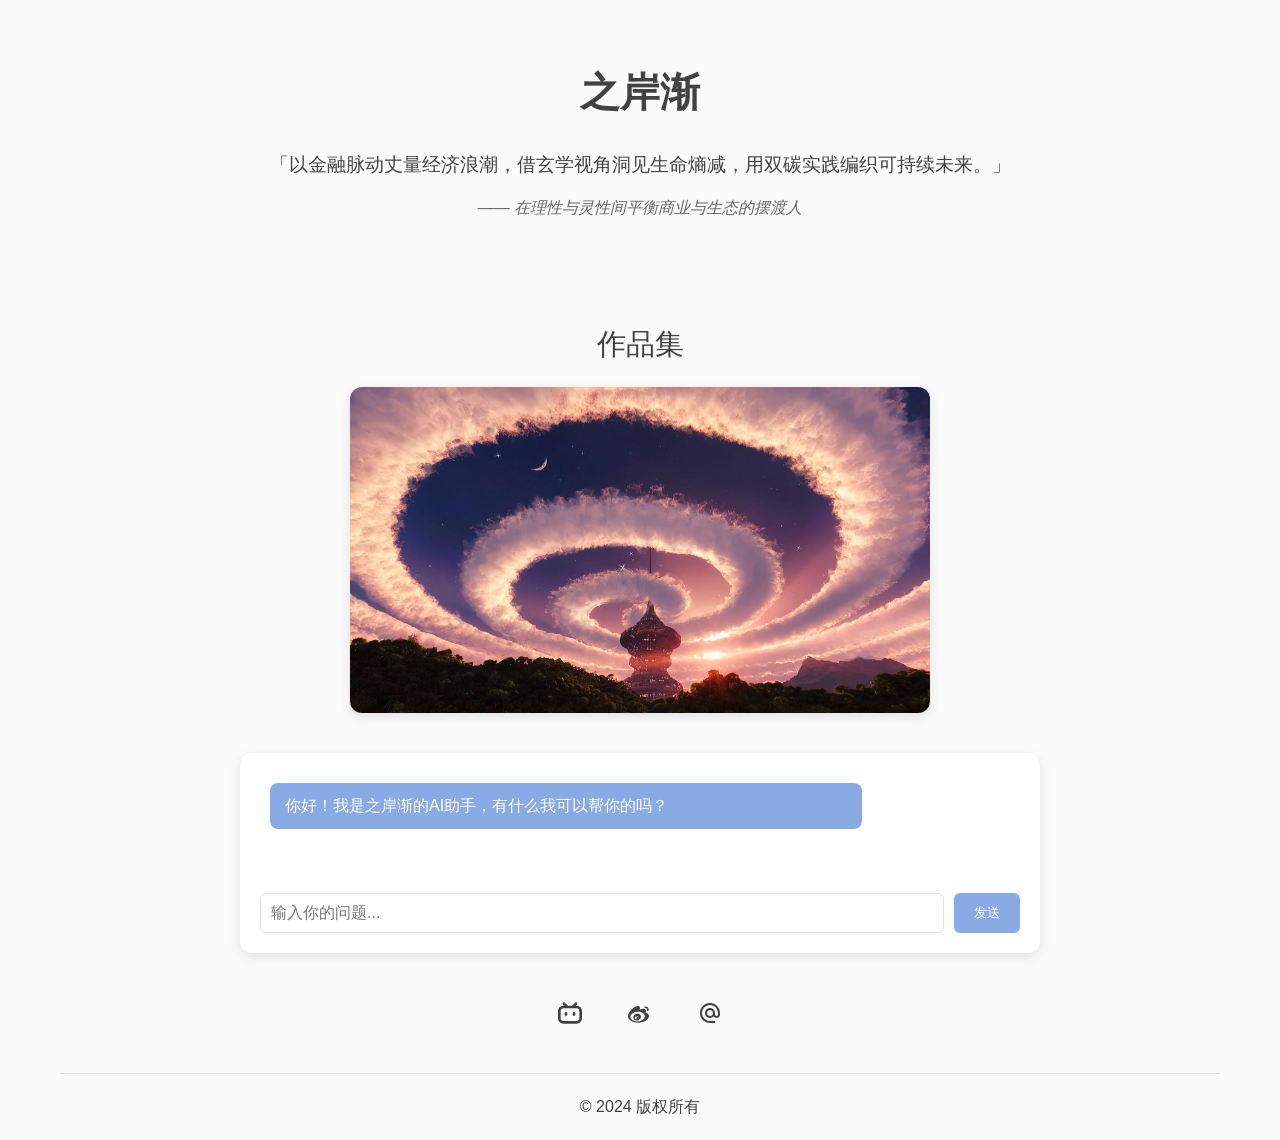
==== index.html @ b70ca55f "Add files via upload" ====
<!DOCTYPE html>
<html lang="zh">
<head>
    <meta charset="UTF-8">
    <meta name="viewport" content="width=device-width, initial-scale=1.0">
    <title>个人网站</title>
    <link rel="stylesheet" href="styles.css">
</head>
<body>
    <div class="container">
        <!-- 顶部区域 -->
        <header class="header">
            <h1 class="logo">之岸渐</h1>
            <div class="intro">
                <p class="intro-quote">「以金融脉动丈量经济浪潮，借玄学视角洞见生命熵减，用双碳实践编织可持续未来。」</p>
                <p class="intro-author">—— 在理性与灵性间平衡商业与生态的摆渡人</p>
            </div>
        </header>

        <!-- 相册区域 -->
        <section class="gallery">
            <h2 class="gallery-title">作品集</h2>
            <div class="gallery-container">
                <div class="gallery-item">
                    <img src="imgs/4K黄昏.png" alt="相册图片" onerror="console.error('图片加载失败:', this.src)">
                </div>
            </div>
        </section>

        <!-- AI助手对话区 -->
        <section class="ai-chat">
            <div class="chat-container">
                <div class="chat-messages">
                    <div class="message assistant">
                        <p>你好！我是之岸渐的AI助手，有什么我可以帮你的吗？</p>
                    </div>
                </div>
                <div class="chat-input">
                    <input type="text" placeholder="输入你的问题..." id="userInput">
                    <button class="send-btn">发送</button>
                </div>
            </div>
        </section>

        <!-- 社交媒体链接 -->
        <section class="social-links">
            <a href="https://space.bilibili.com/1544130/favlist?fid=54793330&ftype=create" class="social-link bilibili" target="_blank">
                <svg viewBox="0 0 24 24" class="icon">
                    <path d="M17.813 4.653h.854c1.51.054 2.769.578 3.773 1.574 1.004.995 1.524 2.249 1.56 3.76v7.36c-.036 1.51-.556 2.769-1.56 3.773s-2.262 1.524-3.773 1.56H5.333c-1.51-.036-2.769-.556-3.773-1.56S.036 18.858 0 17.347v-7.36c.036-1.511.556-2.765 1.56-3.76 1.004-.996 2.262-1.52 3.773-1.574h.774l-1.174-1.12a1.234 1.234 0 0 1-.373-.906c0-.356.124-.658.373-.907l.027-.027c.267-.249.573-.373.92-.373.347 0 .653.124.92.373L9.653 4.44c.071.071.134.142.187.213h4.267a.836.836 0 0 1 .16-.213l2.853-2.747c.267-.249.573-.373.92-.373.347 0 .662.151.929.4.267.249.391.551.391.907 0 .355-.124.657-.373.906L17.813 4.653zM5.333 7.24c-.746.018-1.373.276-1.88.773-.506.498-.769 1.13-.786 1.894v7.52c.017.764.28 1.395.786 1.893.507.498 1.134.756 1.88.773h13.334c.746-.017 1.373-.275 1.88-.773.506-.498.769-1.129.786-1.893v-7.52c-.017-.765-.28-1.396-.786-1.894-.507-.497-1.134-.755-1.88-.773H5.333zM8 11.107c.373 0 .684.124.933.373.25.249.383.569.4.96v1.173c-.017.391-.15.711-.4.96-.249.25-.56.374-.933.374s-.684-.125-.933-.374c-.25-.249-.383-.569-.4-.96V12.44c0-.373.129-.689.386-.947.258-.257.574-.386.947-.386zm8 0c.373 0 .684.124.933.373.25.249.383.569.4.96v1.173c-.017.391-.15.711-.4.96-.249.25-.56.374-.933.374s-.684-.125-.933-.374c-.25-.249-.383-.569-.4-.96V12.44c.017-.391.15-.711.4-.96.249-.249.56-.373.933-.373Z"/>
                </svg>
            </a>
            <a href="https://weibo.com/newlogin?tabtype=weibo&gid=102803&openLoginLayer=0&url=https%3A%2F%2Fweibo.com%2F" class="social-link weibo" target="_blank">
                <svg viewBox="0 0 24 24" class="icon">
                    <path d="M10.098 20.323c-3.977.391-7.414-1.406-7.672-4.02-.259-2.609 2.759-5.047 6.74-5.441 3.979-.394 7.413 1.404 7.671 4.018.259 2.6-2.759 5.049-6.737 5.439l-.002.004zM9.05 17.219c-.384.616-1.208.884-1.829.602-.612-.279-.793-.991-.406-1.593.379-.595 1.176-.861 1.793-.601.622.263.82.972.442 1.592zm1.27-1.627c-.141.237-.449.353-.689.253-.236-.096-.313-.361-.177-.586.138-.227.436-.346.672-.24.239.09.315.36.18.601l.014-.028zm.176-2.719c-1.893-.493-4.033.45-4.857 2.118-.836 1.704-.026 3.591 1.886 4.21 1.983.64 4.318-.341 5.132-2.179.8-1.793-.201-3.642-2.161-4.149zm7.563-1.224c-.346-.105-.57-.18-.405-.615.375-.977.42-1.804 0-2.404-.781-1.112-2.915-1.053-5.364-.03 0 0-.766.331-.571-.271.376-1.217.315-2.224-.27-2.809-1.338-1.337-4.869.045-7.888 3.08C1.309 10.87 0 13.273 0 15.348c0 3.981 5.099 6.395 10.086 6.395 6.536 0 10.888-3.801 10.888-6.82 0-1.822-1.547-2.854-2.915-3.284v.01zm1.908-5.092c-.766-.856-1.908-1.187-2.96-.962-.436.09-.706.511-.616.932.09.42.511.691.932.602.511-.105 1.067.044 1.442.465.376.421.466.992.316 1.498-.136.406.089.857.495.992.405.119.857-.105.992-.512v.015c.315-.947.165-2.022-.601-2.877v-.153z"/>
                </svg>
            </a>
            <a href="#" class="social-link email" title="380022215@qq.com">
                <svg viewBox="0 0 24 24" class="icon">
                    <path d="M12 2C6.48 2 2 6.48 2 12s4.48 10 10 10h5v-2h-5c-4.34 0-8-3.66-8-8s3.66-8 8-8 8 3.66 8 8v1.43c0 .79-.71 1.57-1.5 1.57s-1.5-.78-1.5-1.57V12c0-2.76-2.24-5-5-5s-5 2.24-5 5 2.24 5 5 5c1.38 0 2.64-.56 3.54-1.47.65.89 1.77 1.47 2.96 1.47 1.97 0 3.5-1.6 3.5-3.57V12c0-5.52-4.48-10-10-10zm0 13c-1.66 0-3-1.34-3-3s1.34-3 3-3 3 1.34 3 3-1.34 3-3 3z"/>
                </svg>
                <span class="email-tooltip">380022215@qq.com</span>
            </a>
        </section>

        <!-- 底栏 -->
        <footer class="footer">
            <div class="copyright">© 2024 版权所有</div>
        </footer>
    </div>
    <script src="script.js"></script>
</body>
</html>
---- styles.css ----
:root {
    --color-primary: #FAFAFA;
    --color-secondary: #E0E0E0;
    --color-accent: #8AAAE5;
    --color-text: #424242;
}

* {
    margin: 0;
    padding: 0;
    box-sizing: border-box;
}

body {
    font-family: -apple-system, BlinkMacSystemFont, 'Segoe UI', Roboto, sans-serif;
    background: var(--color-primary);
    color: var(--color-text);
    line-height: 1.6;
}

.container {
    max-width: 1200px;
    margin: 0 auto;
    padding: 0 20px;
}

/* 顶部区域 */
.header {
    padding: 60px 0;
    text-align: center;
}

.logo {
    font-size: 2.5rem;
    color: var(--color-text);
    margin-bottom: 1.5rem;
}

.intro {
    max-width: 800px;
    margin: 0 auto;
    padding: 0 20px;
}

.intro-quote {
    font-size: 1.2rem;
    line-height: 1.8;
    color: var(--color-text);
    margin-bottom: 0.8rem;
    font-weight: 300;
}

.intro-author {
    font-size: 1rem;
    color: var(--color-text);
    opacity: 0.8;
    font-style: italic;
}

/* 相册区域 */
.gallery {
    margin: 40px auto;
    max-width: 600px;
    width: 50%;
}

.gallery-title {
    text-align: center;
    margin-bottom: 20px;
    font-size: 1.8rem;
    color: var(--color-text);
    font-weight: 500;
}

.gallery-container {
    aspect-ratio: 16 / 9;  /* 设置固定的宽高比 */
    border-radius: 12px;
    overflow: hidden;
    box-shadow: 0 4px 12px rgba(0,0,0,0.1);
}

.gallery-item {
    width: 100%;
    height: 100%;
}

.gallery-item img {
    width: 100%;
    height: 100%;
    object-fit: cover;
    display: block;
    transition: transform 0.3s ease, opacity 0.5s ease-in-out;
}

.gallery-item:hover img {
    transform: scale(1.02);  /* 鼠标悬停时轻微放大效果 */
}

/* 社交链接 */
.social-links {
    display: flex;
    justify-content: center;
    gap: 30px;
    margin: 40px 0;
}

.social-link {
    width: 40px;
    height: 40px;
    display: flex;
    align-items: center;
    justify-content: center;
    border-radius: 50%;
    transition: transform 0.3s ease;
}

.social-link:hover {
    transform: scale(1.1);
}

.icon {
    width: 24px;
    height: 24px;
    fill: var(--color-text);
}

.bilibili:hover .icon {
    fill: #00A1D6;  /* 哔哩哔哩的品牌色 */
}

.weibo:hover .icon {
    fill: #E6162D;  /* 微博的品牌色 */
}

/* 底栏 */
.footer {
    text-align: center;
    padding: 20px 0;
    margin-top: 40px;
    border-top: 1px solid var(--color-secondary);
}

/* 响应式设计 */
@media (max-width: 768px) {
    .social-links {
        flex-wrap: wrap;
    }
    
    .logo {
        font-size: 2rem;
    }

    .gallery {
        width: 90%;
    }

    .intro-quote {
        font-size: 1rem;
        line-height: 1.6;
    }
    
    .intro-author {
        font-size: 0.9rem;
    }
}

/* AI助手对话区 */
.ai-chat {
    max-width: 800px;
    margin: 40px auto;
    background: white;
    border-radius: 12px;
    box-shadow: 0 4px 12px rgba(0,0,0,0.1);
    padding: 20px;
}

.chat-container {
    display: flex;
    flex-direction: column;
    gap: 20px;
}

.chat-messages {
    min-height: 100px;
    max-height: 300px;
    overflow-y: auto;
    padding: 10px;
}

.message {
    margin-bottom: 15px;
    padding: 10px 15px;
    border-radius: 8px;
    max-width: 80%;
}

.message.assistant {
    background: var(--color-accent);
    color: white;
    margin-right: auto;
}

.message.user {
    background: var(--color-secondary);
    margin-left: auto;
}

.chat-input {
    display: flex;
    gap: 10px;
}

.chat-input input {
    flex: 1;
    padding: 10px;
    border: 1px solid var(--color-secondary);
    border-radius: 6px;
    font-size: 1rem;
}

.send-btn {
    padding: 10px 20px;
    background: var(--color-accent);
    color: white;
    border: none;
    border-radius: 6px;
    cursor: pointer;
    transition: background 0.3s ease;
}

.send-btn:hover {
    background: #7090d0;
}

/* 邮箱图标相关样式 */
.email {
    position: relative;
}

.email-tooltip {
    position: absolute;
    bottom: -40px;
    left: 50%;
    transform: translateX(-50%);
    background: var(--color-text);
    color: white;
    padding: 8px 12px;
    border-radius: 6px;
    font-size: 14px;
    opacity: 0;
    visibility: hidden;
    transition: opacity 0.3s ease, visibility 0.3s ease;
    white-space: nowrap;
    pointer-events: none;
}

.email-tooltip::before {
    content: '';
    position: absolute;
    top: -6px;
    left: 50%;
    transform: translateX(-50%);
    border-width: 0 6px 6px 6px;
    border-style: solid;
    border-color: transparent transparent var(--color-text) transparent;
}

.email:hover .email-tooltip {
    opacity: 1;
    visibility: visible;
}

.email:hover .icon {
    fill: #4A7CF6;  /* QQ邮箱的品牌色 */
}

/* 点击复制效果 */
.email.copied .email-tooltip::after {
    content: '已复制!';
    position: absolute;
    top: 0;
    left: 0;
    width: 100%;
    height: 100%;
    display: flex;
    align-items: center;
    justify-content: center;
    background: var(--color-accent);
    border-radius: 6px;
    animation: fadeOut 5s forwards;
}
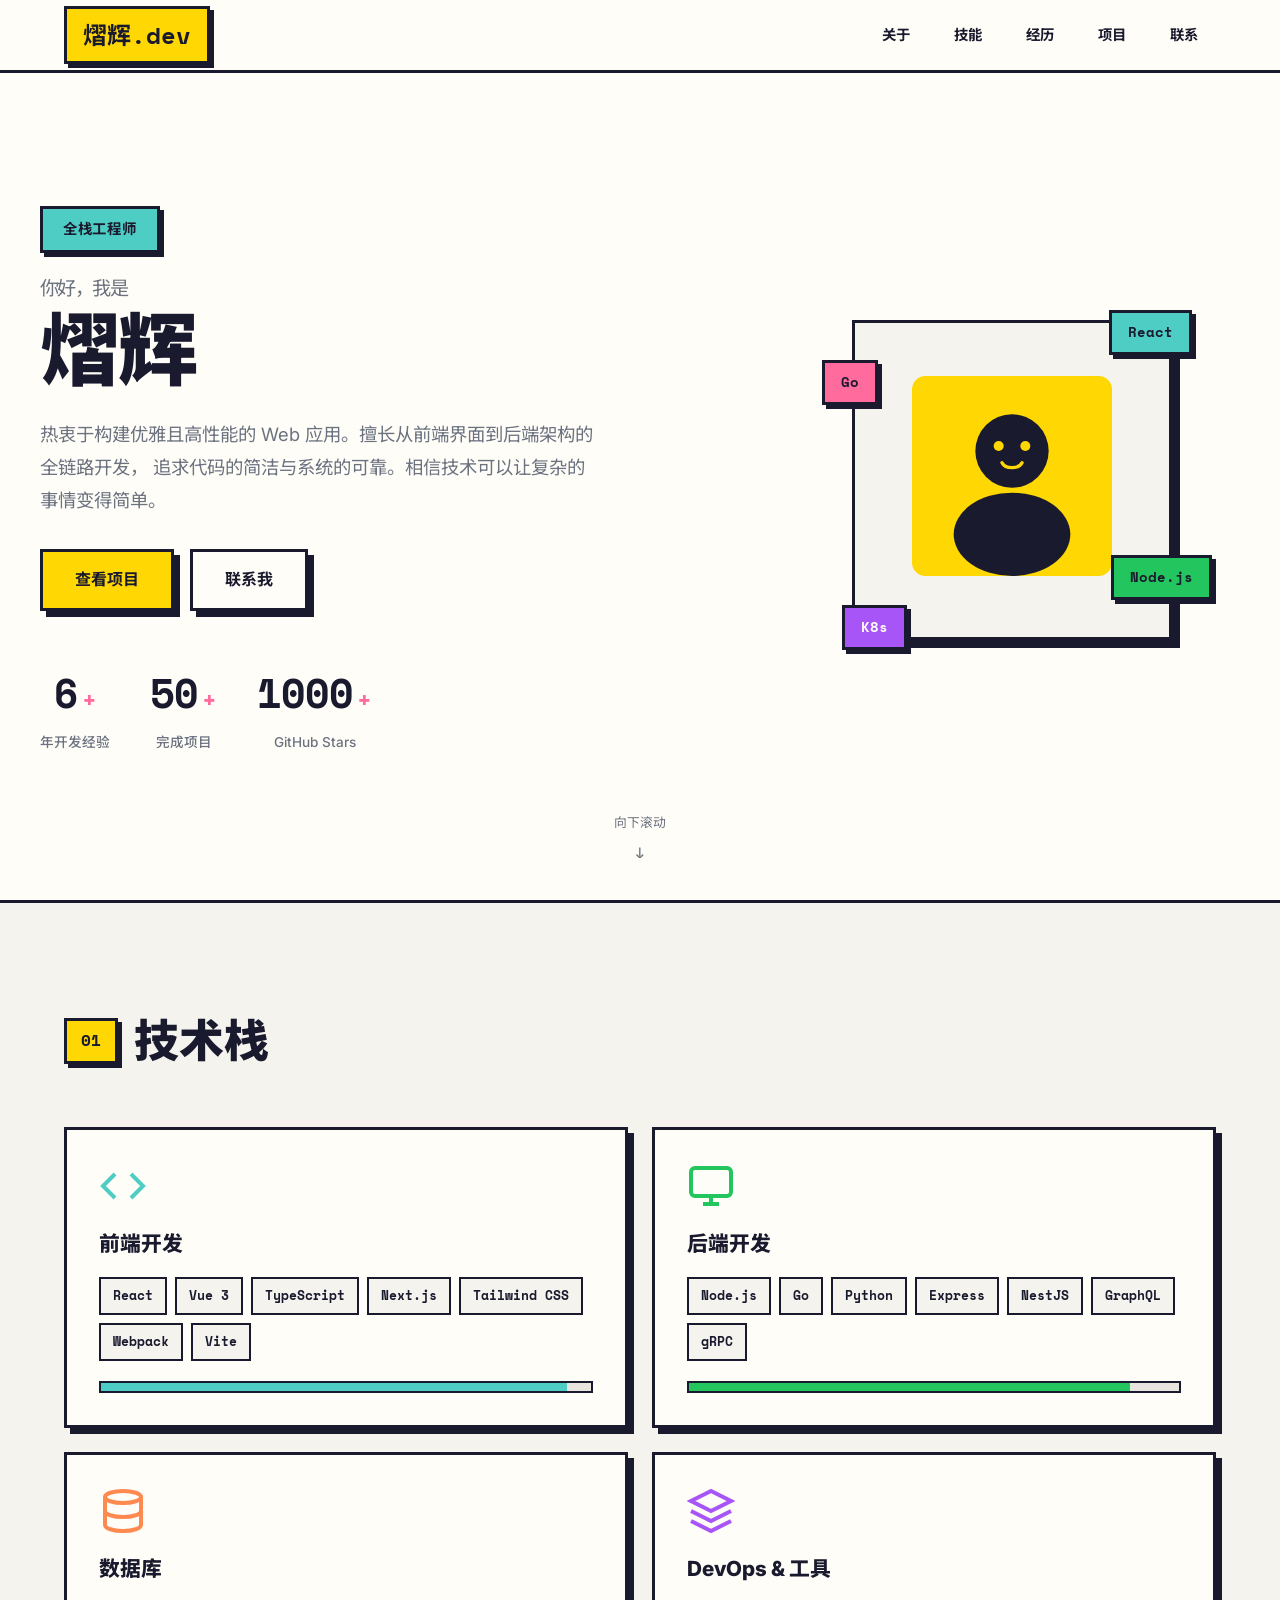
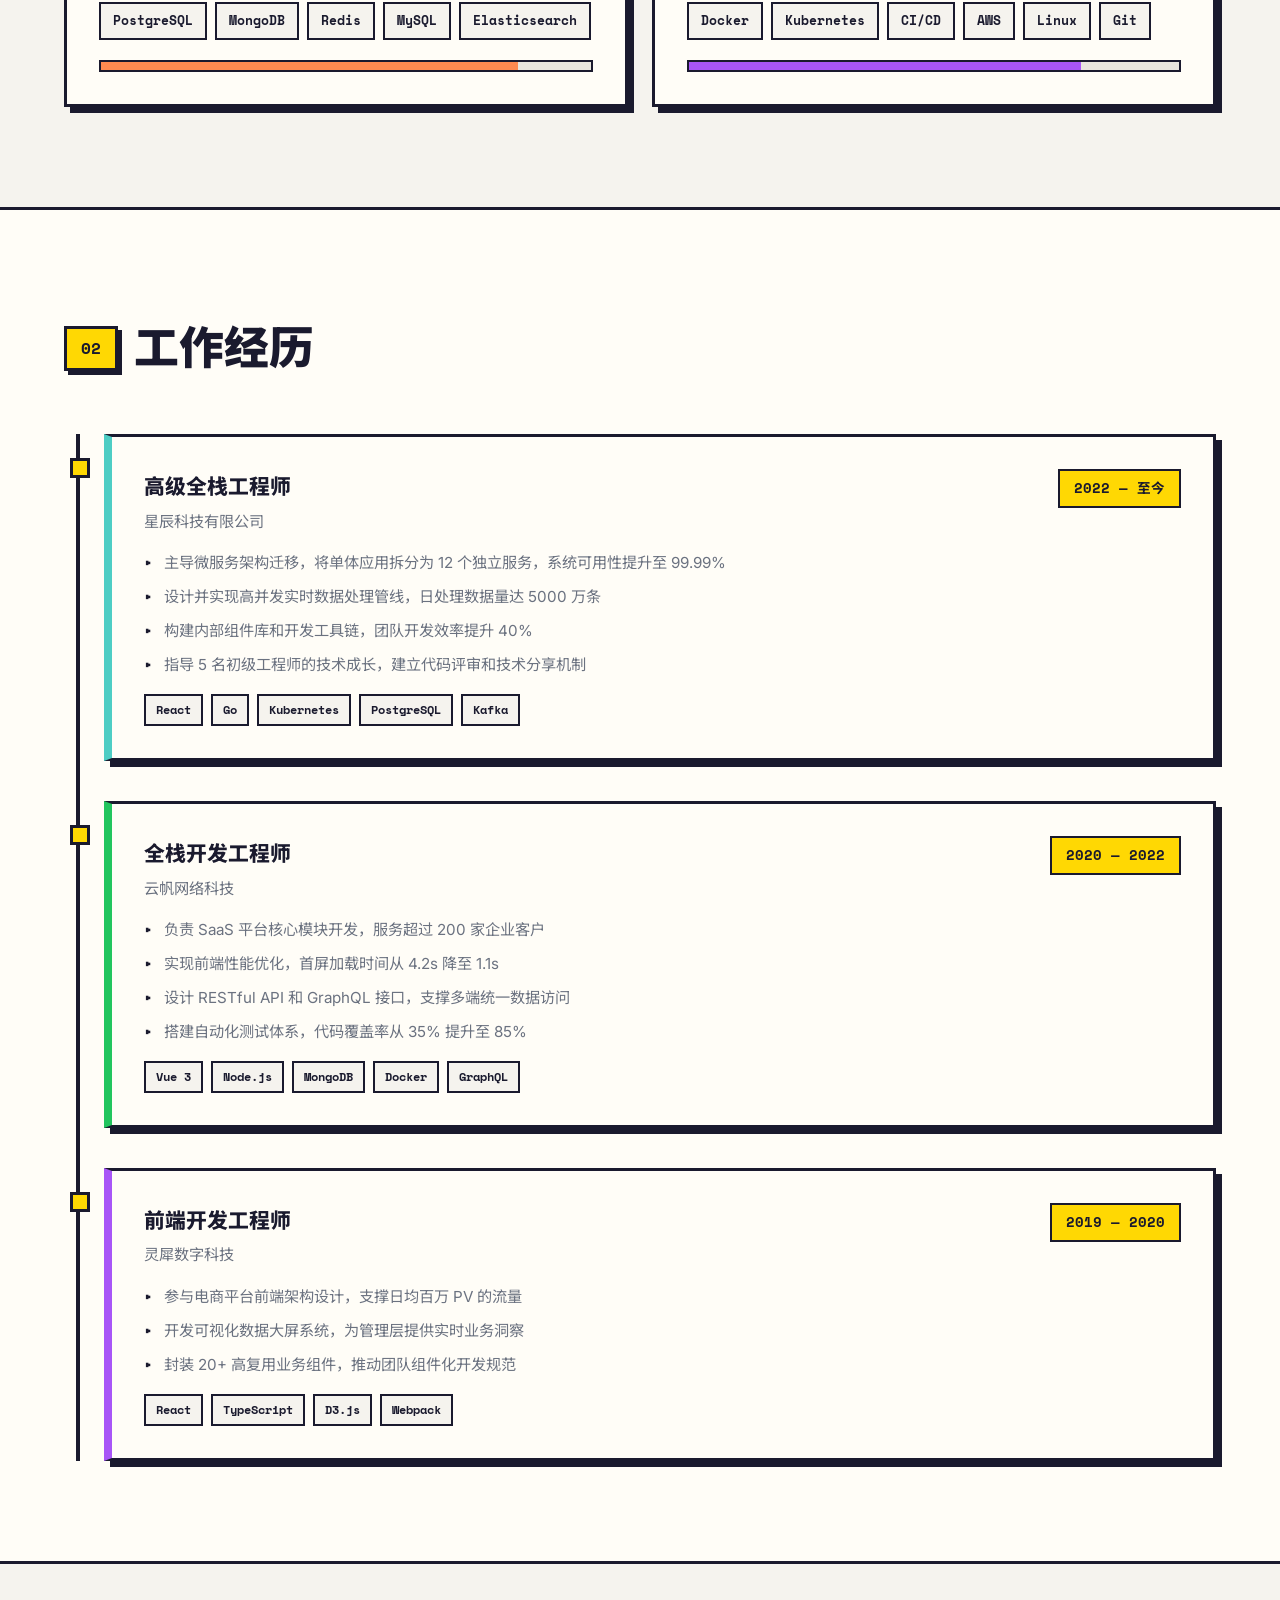
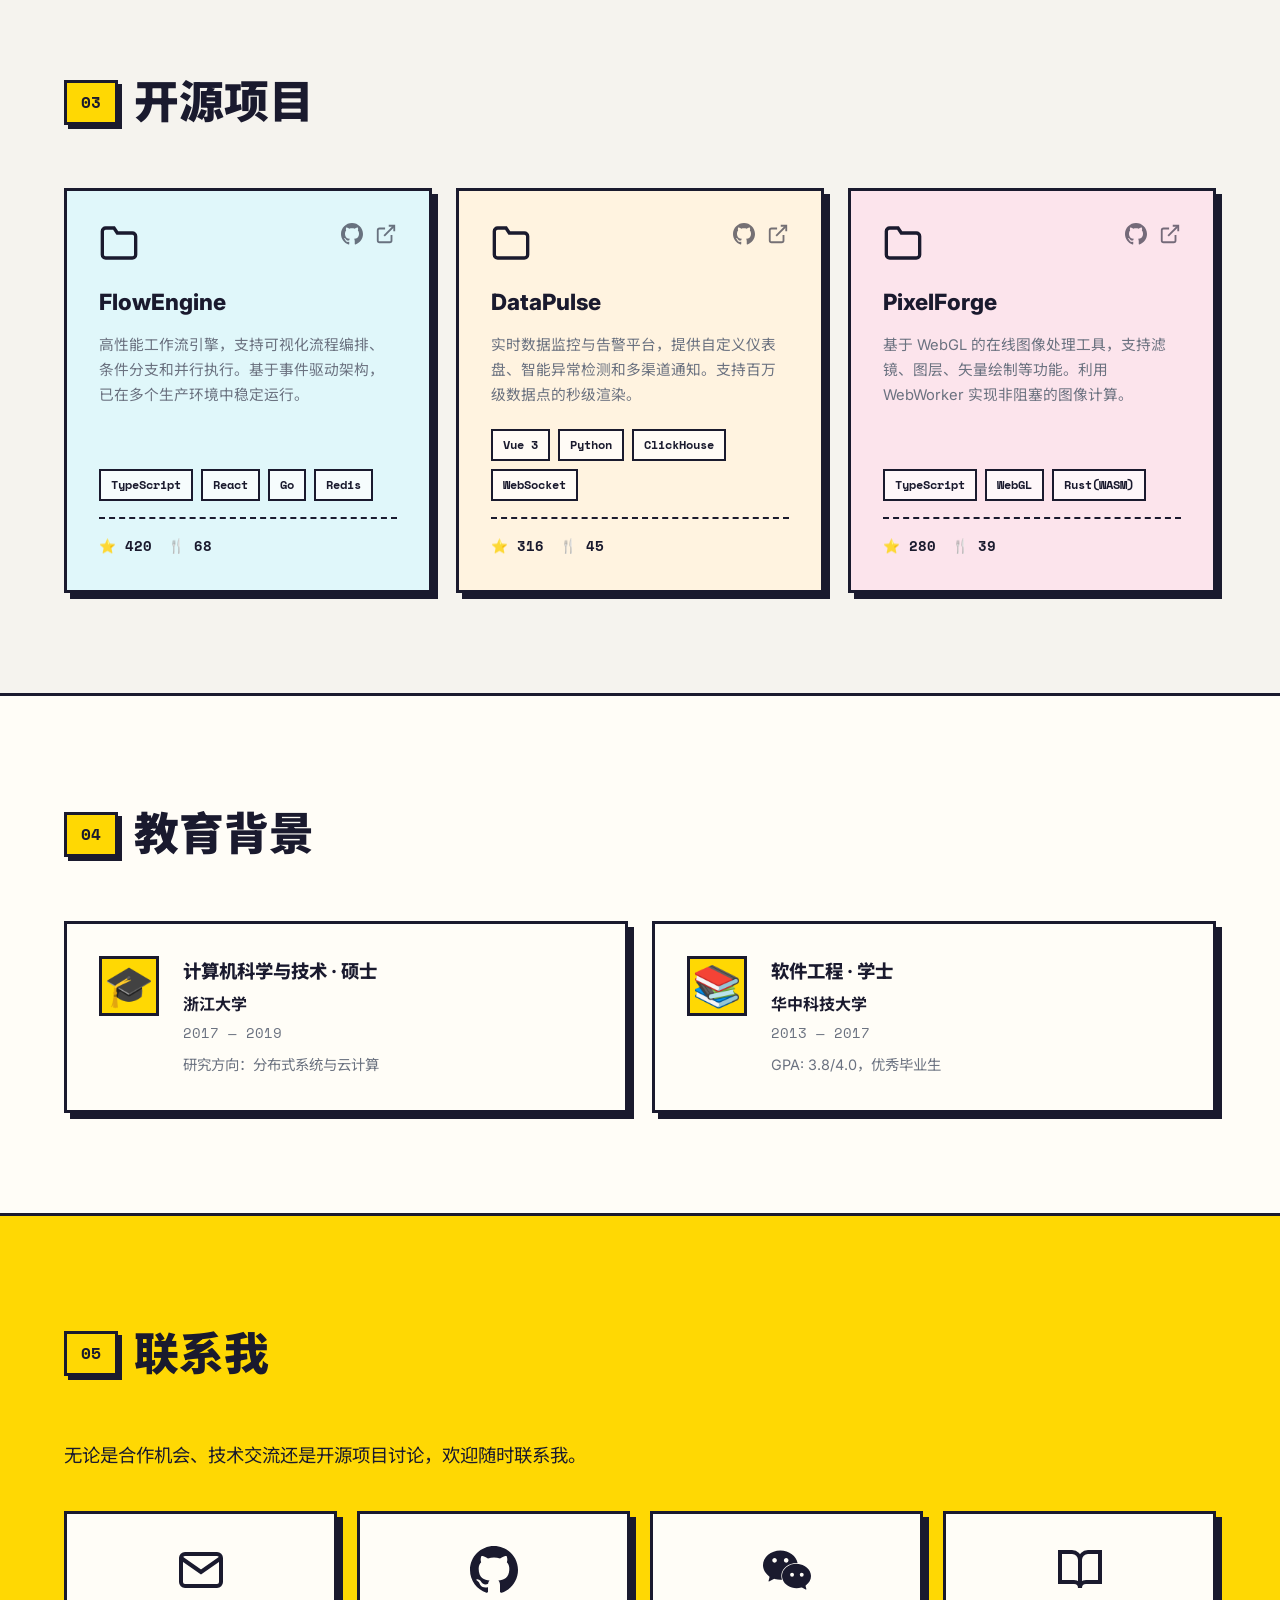
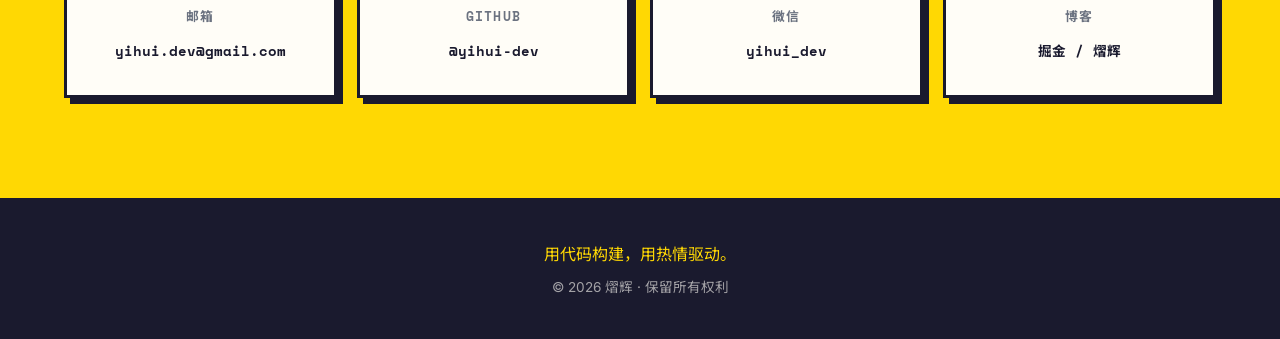
==== commit a2fcc517: "feat: create neobrutalism-styled resume for 熠辉 (full-stack engineer) - Complete HTML resume with her" ====
--- a/index.html
+++ b/index.html
@@ -1,72 +1,451 @@
 <!DOCTYPE html>
-<html lang="zh">
+<html lang="zh-CN">
 <head>
     <meta charset="UTF-8">
     <meta name="viewport" content="width=device-width, initial-scale=1.0">
-    <title>个人网站</title>
+    <title>熠辉 — 全栈工程师</title>
     <link rel="stylesheet" href="styles.css">
+    <link rel="preconnect" href="https://fonts.googleapis.com">
+    <link rel="preconnect" href="https://fonts.gstatic.com" crossorigin>
+    <link href="https://fonts.googleapis.com/css2?family=Space+Mono:wght@400;700&family=Inter:wght@400;500;600;700;800;900&family=Noto+Sans+SC:wght@400;500;700;900&display=swap" rel="stylesheet">
 </head>
 <body>
-    <div class="container">
-        <!-- 顶部区域 -->
-        <header class="header">
-            <h1 class="logo">之岸渐</h1>
-            <div class="intro">
-                <p class="intro-quote">「以金融脉动丈量经济浪潮，借玄学视角洞见生命熵减，用双碳实践编织可持续未来。」</p>
-                <p class="intro-author">—— 在理性与灵性间平衡商业与生态的摆渡人</p>
-            </div>
-        </header>
-
-        <!-- 相册区域 -->
-        <section class="gallery">
-            <h2 class="gallery-title">作品集</h2>
-            <div class="gallery-container">
-                <div class="gallery-item">
-                    <img src="imgs/4K黄昏.png" alt="相册图片" onerror="console.error('图片加载失败:', this.src)">
-                </div>
-            </div>
-        </section>
-
-        <!-- AI助手对话区 -->
-        <section class="ai-chat">
-            <div class="chat-container">
-                <div class="chat-messages">
-                    <div class="message assistant">
-                        <p>你好！我是之岸渐的AI助手，有什么我可以帮你的吗？</p>
-                    </div>
-                </div>
-                <div class="chat-input">
-                    <input type="text" placeholder="输入你的问题..." id="userInput">
-                    <button class="send-btn">发送</button>
-                </div>
-            </div>
-        </section>
-
-        <!-- 社交媒体链接 -->
-        <section class="social-links">
-            <a href="https://space.bilibili.com/1544130/favlist?fid=54793330&ftype=create" class="social-link bilibili" target="_blank">
-                <svg viewBox="0 0 24 24" class="icon">
-                    <path d="M17.813 4.653h.854c1.51.054 2.769.578 3.773 1.574 1.004.995 1.524 2.249 1.56 3.76v7.36c-.036 1.51-.556 2.769-1.56 3.773s-2.262 1.524-3.773 1.56H5.333c-1.51-.036-2.769-.556-3.773-1.56S.036 18.858 0 17.347v-7.36c.036-1.511.556-2.765 1.56-3.76 1.004-.996 2.262-1.52 3.773-1.574h.774l-1.174-1.12a1.234 1.234 0 0 1-.373-.906c0-.356.124-.658.373-.907l.027-.027c.267-.249.573-.373.92-.373.347 0 .653.124.92.373L9.653 4.44c.071.071.134.142.187.213h4.267a.836.836 0 0 1 .16-.213l2.853-2.747c.267-.249.573-.373.92-.373.347 0 .662.151.929.4.267.249.391.551.391.907 0 .355-.124.657-.373.906L17.813 4.653zM5.333 7.24c-.746.018-1.373.276-1.88.773-.506.498-.769 1.13-.786 1.894v7.52c.017.764.28 1.395.786 1.893.507.498 1.134.756 1.88.773h13.334c.746-.017 1.373-.275 1.88-.773.506-.498.769-1.129.786-1.893v-7.52c-.017-.765-.28-1.396-.786-1.894-.507-.497-1.134-.755-1.88-.773H5.333zM8 11.107c.373 0 .684.124.933.373.25.249.383.569.4.96v1.173c-.017.391-.15.711-.4.96-.249.25-.56.374-.933.374s-.684-.125-.933-.374c-.25-.249-.383-.569-.4-.96V12.44c0-.373.129-.689.386-.947.258-.257.574-.386.947-.386zm8 0c.373 0 .684.124.933.373.25.249.383.569.4.96v1.173c-.017.391-.15.711-.4.96-.249.25-.56.374-.933.374s-.684-.125-.933-.374c-.25-.249-.383-.569-.4-.96V12.44c.017-.391.15-.711.4-.96.249-.249.56-.373.933-.373Z"/>
-                </svg>
-            </a>
-            <a href="https://weibo.com/newlogin?tabtype=weibo&gid=102803&openLoginLayer=0&url=https%3A%2F%2Fweibo.com%2F" class="social-link weibo" target="_blank">
-                <svg viewBox="0 0 24 24" class="icon">
-                    <path d="M10.098 20.323c-3.977.391-7.414-1.406-7.672-4.02-.259-2.609 2.759-5.047 6.74-5.441 3.979-.394 7.413 1.404 7.671 4.018.259 2.6-2.759 5.049-6.737 5.439l-.002.004zM9.05 17.219c-.384.616-1.208.884-1.829.602-.612-.279-.793-.991-.406-1.593.379-.595 1.176-.861 1.793-.601.622.263.82.972.442 1.592zm1.27-1.627c-.141.237-.449.353-.689.253-.236-.096-.313-.361-.177-.586.138-.227.436-.346.672-.24.239.09.315.36.18.601l.014-.028zm.176-2.719c-1.893-.493-4.033.45-4.857 2.118-.836 1.704-.026 3.591 1.886 4.21 1.983.64 4.318-.341 5.132-2.179.8-1.793-.201-3.642-2.161-4.149zm7.563-1.224c-.346-.105-.57-.18-.405-.615.375-.977.42-1.804 0-2.404-.781-1.112-2.915-1.053-5.364-.03 0 0-.766.331-.571-.271.376-1.217.315-2.224-.27-2.809-1.338-1.337-4.869.045-7.888 3.08C1.309 10.87 0 13.273 0 15.348c0 3.981 5.099 6.395 10.086 6.395 6.536 0 10.888-3.801 10.888-6.82 0-1.822-1.547-2.854-2.915-3.284v.01zm1.908-5.092c-.766-.856-1.908-1.187-2.96-.962-.436.09-.706.511-.616.932.09.42.511.691.932.602.511-.105 1.067.044 1.442.465.376.421.466.992.316 1.498-.136.406.089.857.495.992.405.119.857-.105.992-.512v.015c.315-.947.165-2.022-.601-2.877v-.153z"/>
-                </svg>
-            </a>
-            <a href="#" class="social-link email" title="380022215@qq.com">
-                <svg viewBox="0 0 24 24" class="icon">
-                    <path d="M12 2C6.48 2 2 6.48 2 12s4.48 10 10 10h5v-2h-5c-4.34 0-8-3.66-8-8s3.66-8 8-8 8 3.66 8 8v1.43c0 .79-.71 1.57-1.5 1.57s-1.5-.78-1.5-1.57V12c0-2.76-2.24-5-5-5s-5 2.24-5 5 2.24 5 5 5c1.38 0 2.64-.56 3.54-1.47.65.89 1.77 1.47 2.96 1.47 1.97 0 3.5-1.6 3.5-3.57V12c0-5.52-4.48-10-10-10zm0 13c-1.66 0-3-1.34-3-3s1.34-3 3-3 3 1.34 3 3-1.34 3-3 3z"/>
-                </svg>
-                <span class="email-tooltip">380022215@qq.com</span>
-            </a>
-        </section>
-
-        <!-- 底栏 -->
-        <footer class="footer">
-            <div class="copyright">© 2024 版权所有</div>
-        </footer>
-    </div>
+    <nav class="navbar">
+        <div class="nav-inner">
+            <a href="#" class="nav-logo">熠辉.dev</a>
+            <div class="nav-links">
+                <a href="#about">关于</a>
+                <a href="#skills">技能</a>
+                <a href="#experience">经历</a>
+                <a href="#projects">项目</a>
+                <a href="#contact">联系</a>
+            </div>
+            <button class="nav-toggle" aria-label="菜单">
+                <span></span>
+                <span></span>
+                <span></span>
+            </button>
+        </div>
+    </nav>
+
+    <header class="hero" id="about">
+        <div class="hero-content">
+            <div class="hero-text">
+                <div class="hero-badge">全栈工程师</div>
+                <h1 class="hero-name">
+                    <span class="hero-greeting">你好，我是</span>
+                    熠辉
+                </h1>
+                <p class="hero-desc">
+                    热衷于构建优雅且高性能的 Web 应用。擅长从前端界面到后端架构的全链路开发，
+                    追求代码的简洁与系统的可靠。相信技术可以让复杂的事情变得简单。
+                </p>
+                <div class="hero-actions">
+                    <a href="#projects" class="btn btn-primary">查看项目</a>
+                    <a href="#contact" class="btn btn-secondary">联系我</a>
+                </div>
+                <div class="hero-stats">
+                    <div class="stat-item">
+                        <span class="stat-number" data-target="6">0</span>
+                        <span class="stat-suffix">+</span>
+                        <span class="stat-label">年开发经验</span>
+                    </div>
+                    <div class="stat-item">
+                        <span class="stat-number" data-target="50">0</span>
+                        <span class="stat-suffix">+</span>
+                        <span class="stat-label">完成项目</span>
+                    </div>
+                    <div class="stat-item">
+                        <span class="stat-number" data-target="1000">0</span>
+                        <span class="stat-suffix">+</span>
+                        <span class="stat-label">GitHub Stars</span>
+                    </div>
+                </div>
+            </div>
+            <div class="hero-visual">
+                <div class="avatar-wrapper">
+                    <div class="avatar-box">
+                        <div class="avatar-placeholder">
+                            <svg viewBox="0 0 120 120" fill="none" xmlns="http://www.w3.org/2000/svg">
+                                <rect width="120" height="120" rx="8" fill="#FFD803"/>
+                                <circle cx="60" cy="45" r="22" fill="#1a1a2e"/>
+                                <ellipse cx="60" cy="95" rx="35" ry="25" fill="#1a1a2e"/>
+                                <circle cx="52" cy="42" r="3" fill="#FFD803"/>
+                                <circle cx="68" cy="42" r="3" fill="#FFD803"/>
+                                <path d="M54 52 C56 56, 64 56, 66 52" stroke="#FFD803" stroke-width="2" fill="none" stroke-linecap="round"/>
+                            </svg>
+                        </div>
+                    </div>
+                    <div class="floating-tag tag-1">React</div>
+                    <div class="floating-tag tag-2">Node.js</div>
+                    <div class="floating-tag tag-3">Go</div>
+                    <div class="floating-tag tag-4">K8s</div>
+                </div>
+            </div>
+        </div>
+        <div class="scroll-hint">
+            <span>向下滚动</span>
+            <div class="scroll-arrow">↓</div>
+        </div>
+    </header>
+
+    <section class="skills-section" id="skills">
+        <div class="section-inner">
+            <h2 class="section-title">
+                <span class="section-num">01</span>
+                技术栈
+            </h2>
+            <div class="skills-grid">
+                <div class="skill-card skill-frontend">
+                    <div class="skill-icon">
+                        <svg viewBox="0 0 24 24" fill="none" stroke="currentColor" stroke-width="2">
+                            <polyline points="16 18 22 12 16 6"></polyline>
+                            <polyline points="8 6 2 12 8 18"></polyline>
+                        </svg>
+                    </div>
+                    <h3>前端开发</h3>
+                    <div class="skill-tags">
+                        <span class="skill-tag">React</span>
+                        <span class="skill-tag">Vue 3</span>
+                        <span class="skill-tag">TypeScript</span>
+                        <span class="skill-tag">Next.js</span>
+                        <span class="skill-tag">Tailwind CSS</span>
+                        <span class="skill-tag">Webpack</span>
+                        <span class="skill-tag">Vite</span>
+                    </div>
+                    <div class="skill-level">
+                        <div class="level-bar" data-level="95"></div>
+                    </div>
+                </div>
+                <div class="skill-card skill-backend">
+                    <div class="skill-icon">
+                        <svg viewBox="0 0 24 24" fill="none" stroke="currentColor" stroke-width="2">
+                            <rect x="2" y="3" width="20" height="14" rx="2" ry="2"></rect>
+                            <line x1="8" y1="21" x2="16" y2="21"></line>
+                            <line x1="12" y1="17" x2="12" y2="21"></line>
+                        </svg>
+                    </div>
+                    <h3>后端开发</h3>
+                    <div class="skill-tags">
+                        <span class="skill-tag">Node.js</span>
+                        <span class="skill-tag">Go</span>
+                        <span class="skill-tag">Python</span>
+                        <span class="skill-tag">Express</span>
+                        <span class="skill-tag">NestJS</span>
+                        <span class="skill-tag">GraphQL</span>
+                        <span class="skill-tag">gRPC</span>
+                    </div>
+                    <div class="skill-level">
+                        <div class="level-bar" data-level="90"></div>
+                    </div>
+                </div>
+                <div class="skill-card skill-database">
+                    <div class="skill-icon">
+                        <svg viewBox="0 0 24 24" fill="none" stroke="currentColor" stroke-width="2">
+                            <ellipse cx="12" cy="5" rx="9" ry="3"></ellipse>
+                            <path d="M21 12c0 1.66-4 3-9 3s-9-1.34-9-3"></path>
+                            <path d="M3 5v14c0 1.66 4 3 9 3s9-1.34 9-3V5"></path>
+                        </svg>
+                    </div>
+                    <h3>数据库</h3>
+                    <div class="skill-tags">
+                        <span class="skill-tag">PostgreSQL</span>
+                        <span class="skill-tag">MongoDB</span>
+                        <span class="skill-tag">Redis</span>
+                        <span class="skill-tag">MySQL</span>
+                        <span class="skill-tag">Elasticsearch</span>
+                    </div>
+                    <div class="skill-level">
+                        <div class="level-bar" data-level="85"></div>
+                    </div>
+                </div>
+                <div class="skill-card skill-devops">
+                    <div class="skill-icon">
+                        <svg viewBox="0 0 24 24" fill="none" stroke="currentColor" stroke-width="2">
+                            <path d="M12 2L2 7l10 5 10-5-10-5z"></path>
+                            <path d="M2 17l10 5 10-5"></path>
+                            <path d="M2 12l10 5 10-5"></path>
+                        </svg>
+                    </div>
+                    <h3>DevOps & 工具</h3>
+                    <div class="skill-tags">
+                        <span class="skill-tag">Docker</span>
+                        <span class="skill-tag">Kubernetes</span>
+                        <span class="skill-tag">CI/CD</span>
+                        <span class="skill-tag">AWS</span>
+                        <span class="skill-tag">Linux</span>
+                        <span class="skill-tag">Git</span>
+                    </div>
+                    <div class="skill-level">
+                        <div class="level-bar" data-level="80"></div>
+                    </div>
+                </div>
+            </div>
+        </div>
+    </section>
+
+    <section class="experience-section" id="experience">
+        <div class="section-inner">
+            <h2 class="section-title">
+                <span class="section-num">02</span>
+                工作经历
+            </h2>
+            <div class="timeline">
+                <div class="timeline-item">
+                    <div class="timeline-dot"></div>
+                    <div class="timeline-card card-accent-blue">
+                        <div class="timeline-header">
+                            <div>
+                                <h3>高级全栈工程师</h3>
+                                <p class="company">星辰科技有限公司</p>
+                            </div>
+                            <span class="timeline-date">2022 — 至今</span>
+                        </div>
+                        <ul class="timeline-details">
+                            <li>主导微服务架构迁移，将单体应用拆分为 12 个独立服务，系统可用性提升至 99.99%</li>
+                            <li>设计并实现高并发实时数据处理管线，日处理数据量达 5000 万条</li>
+                            <li>构建内部组件库和开发工具链，团队开发效率提升 40%</li>
+                            <li>指导 5 名初级工程师的技术成长，建立代码评审和技术分享机制</li>
+                        </ul>
+                        <div class="timeline-tech">
+                            <span>React</span><span>Go</span><span>Kubernetes</span><span>PostgreSQL</span><span>Kafka</span>
+                        </div>
+                    </div>
+                </div>
+                <div class="timeline-item">
+                    <div class="timeline-dot"></div>
+                    <div class="timeline-card card-accent-green">
+                        <div class="timeline-header">
+                            <div>
+                                <h3>全栈开发工程师</h3>
+                                <p class="company">云帆网络科技</p>
+                            </div>
+                            <span class="timeline-date">2020 — 2022</span>
+                        </div>
+                        <ul class="timeline-details">
+                            <li>负责 SaaS 平台核心模块开发，服务超过 200 家企业客户</li>
+                            <li>实现前端性能优化，首屏加载时间从 4.2s 降至 1.1s</li>
+                            <li>设计 RESTful API 和 GraphQL 接口，支撑多端统一数据访问</li>
+                            <li>搭建自动化测试体系，代码覆盖率从 35% 提升至 85%</li>
+                        </ul>
+                        <div class="timeline-tech">
+                            <span>Vue 3</span><span>Node.js</span><span>MongoDB</span><span>Docker</span><span>GraphQL</span>
+                        </div>
+                    </div>
+                </div>
+                <div class="timeline-item">
+                    <div class="timeline-dot"></div>
+                    <div class="timeline-card card-accent-purple">
+                        <div class="timeline-header">
+                            <div>
+                                <h3>前端开发工程师</h3>
+                                <p class="company">灵犀数字科技</p>
+                            </div>
+                            <span class="timeline-date">2019 — 2020</span>
+                        </div>
+                        <ul class="timeline-details">
+                            <li>参与电商平台前端架构设计，支撑日均百万 PV 的流量</li>
+                            <li>开发可视化数据大屏系统，为管理层提供实时业务洞察</li>
+                            <li>封装 20+ 高复用业务组件，推动团队组件化开发规范</li>
+                        </ul>
+                        <div class="timeline-tech">
+                            <span>React</span><span>TypeScript</span><span>D3.js</span><span>Webpack</span>
+                        </div>
+                    </div>
+                </div>
+            </div>
+        </div>
+    </section>
+
+    <section class="projects-section" id="projects">
+        <div class="section-inner">
+            <h2 class="section-title">
+                <span class="section-num">03</span>
+                开源项目
+            </h2>
+            <div class="projects-grid">
+                <div class="project-card project-color-1">
+                    <div class="project-header">
+                        <svg viewBox="0 0 24 24" fill="none" stroke="currentColor" stroke-width="2" class="project-icon">
+                            <path d="M22 19a2 2 0 0 1-2 2H4a2 2 0 0 1-2-2V5a2 2 0 0 1 2-2h5l2 3h9a2 2 0 0 1 2 2z"></path>
+                        </svg>
+                        <div class="project-links">
+                            <a href="#" title="GitHub">
+                                <svg viewBox="0 0 24 24" fill="currentColor" width="20" height="20">
+                                    <path d="M12 0c-6.626 0-12 5.373-12 12 0 5.302 3.438 9.8 8.207 11.387.599.111.793-.261.793-.577v-2.234c-3.338.726-4.033-1.416-4.033-1.416-.546-1.387-1.333-1.756-1.333-1.756-1.089-.745.083-.729.083-.729 1.205.084 1.839 1.237 1.839 1.237 1.07 1.834 2.807 1.304 3.492.997.107-.775.418-1.305.762-1.604-2.665-.305-5.467-1.334-5.467-5.931 0-1.311.469-2.381 1.236-3.221-.124-.303-.535-1.524.117-3.176 0 0 1.008-.322 3.301 1.23.957-.266 1.983-.399 3.003-.404 1.02.005 2.047.138 3.006.404 2.291-1.552 3.297-1.23 3.297-1.23.653 1.653.242 2.874.118 3.176.77.84 1.235 1.911 1.235 3.221 0 4.609-2.807 5.624-5.479 5.921.43.372.823 1.102.823 2.222v3.293c0 .319.192.694.801.576 4.765-1.589 8.199-6.086 8.199-11.386 0-6.627-5.373-12-12-12z"/>
+                                </svg>
+                            </a>
+                            <a href="#" title="演示">
+                                <svg viewBox="0 0 24 24" fill="none" stroke="currentColor" stroke-width="2" width="20" height="20">
+                                    <path d="M18 13v6a2 2 0 0 1-2 2H5a2 2 0 0 1-2-2V8a2 2 0 0 1 2-2h6"></path>
+                                    <polyline points="15 3 21 3 21 9"></polyline>
+                                    <line x1="10" y1="14" x2="21" y2="3"></line>
+                                </svg>
+                            </a>
+                        </div>
+                    </div>
+                    <h3 class="project-name">FlowEngine</h3>
+                    <p class="project-desc">高性能工作流引擎，支持可视化流程编排、条件分支和并行执行。基于事件驱动架构，已在多个生产环境中稳定运行。</p>
+                    <div class="project-tech">
+                        <span>TypeScript</span><span>React</span><span>Go</span><span>Redis</span>
+                    </div>
+                    <div class="project-stats">
+                        <span>⭐ 420</span>
+                        <span>🍴 68</span>
+                    </div>
+                </div>
+                <div class="project-card project-color-2">
+                    <div class="project-header">
+                        <svg viewBox="0 0 24 24" fill="none" stroke="currentColor" stroke-width="2" class="project-icon">
+                            <path d="M22 19a2 2 0 0 1-2 2H4a2 2 0 0 1-2-2V5a2 2 0 0 1 2-2h5l2 3h9a2 2 0 0 1 2 2z"></path>
+                        </svg>
+                        <div class="project-links">
+                            <a href="#" title="GitHub">
+                                <svg viewBox="0 0 24 24" fill="currentColor" width="20" height="20">
+                                    <path d="M12 0c-6.626 0-12 5.373-12 12 0 5.302 3.438 9.8 8.207 11.387.599.111.793-.261.793-.577v-2.234c-3.338.726-4.033-1.416-4.033-1.416-.546-1.387-1.333-1.756-1.333-1.756-1.089-.745.083-.729.083-.729 1.205.084 1.839 1.237 1.839 1.237 1.07 1.834 2.807 1.304 3.492.997.107-.775.418-1.305.762-1.604-2.665-.305-5.467-1.334-5.467-5.931 0-1.311.469-2.381 1.236-3.221-.124-.303-.535-1.524.117-3.176 0 0 1.008-.322 3.301 1.23.957-.266 1.983-.399 3.003-.404 1.02.005 2.047.138 3.006.404 2.291-1.552 3.297-1.23 3.297-1.23.653 1.653.242 2.874.118 3.176.77.84 1.235 1.911 1.235 3.221 0 4.609-2.807 5.624-5.479 5.921.43.372.823 1.102.823 2.222v3.293c0 .319.192.694.801.576 4.765-1.589 8.199-6.086 8.199-11.386 0-6.627-5.373-12-12-12z"/>
+                                </svg>
+                            </a>
+                            <a href="#" title="演示">
+                                <svg viewBox="0 0 24 24" fill="none" stroke="currentColor" stroke-width="2" width="20" height="20">
+                                    <path d="M18 13v6a2 2 0 0 1-2 2H5a2 2 0 0 1-2-2V8a2 2 0 0 1 2-2h6"></path>
+                                    <polyline points="15 3 21 3 21 9"></polyline>
+                                    <line x1="10" y1="14" x2="21" y2="3"></line>
+                                </svg>
+                            </a>
+                        </div>
+                    </div>
+                    <h3 class="project-name">DataPulse</h3>
+                    <p class="project-desc">实时数据监控与告警平台，提供自定义仪表盘、智能异常检测和多渠道通知。支持百万级数据点的秒级渲染。</p>
+                    <div class="project-tech">
+                        <span>Vue 3</span><span>Python</span><span>ClickHouse</span><span>WebSocket</span>
+                    </div>
+                    <div class="project-stats">
+                        <span>⭐ 316</span>
+                        <span>🍴 45</span>
+                    </div>
+                </div>
+                <div class="project-card project-color-3">
+                    <div class="project-header">
+                        <svg viewBox="0 0 24 24" fill="none" stroke="currentColor" stroke-width="2" class="project-icon">
+                            <path d="M22 19a2 2 0 0 1-2 2H4a2 2 0 0 1-2-2V5a2 2 0 0 1 2-2h5l2 3h9a2 2 0 0 1 2 2z"></path>
+                        </svg>
+                        <div class="project-links">
+                            <a href="#" title="GitHub">
+                                <svg viewBox="0 0 24 24" fill="currentColor" width="20" height="20">
+                                    <path d="M12 0c-6.626 0-12 5.373-12 12 0 5.302 3.438 9.8 8.207 11.387.599.111.793-.261.793-.577v-2.234c-3.338.726-4.033-1.416-4.033-1.416-.546-1.387-1.333-1.756-1.333-1.756-1.089-.745.083-.729.083-.729 1.205.084 1.839 1.237 1.839 1.237 1.07 1.834 2.807 1.304 3.492.997.107-.775.418-1.305.762-1.604-2.665-.305-5.467-1.334-5.467-5.931 0-1.311.469-2.381 1.236-3.221-.124-.303-.535-1.524.117-3.176 0 0 1.008-.322 3.301 1.23.957-.266 1.983-.399 3.003-.404 1.02.005 2.047.138 3.006.404 2.291-1.552 3.297-1.23 3.297-1.23.653 1.653.242 2.874.118 3.176.77.84 1.235 1.911 1.235 3.221 0 4.609-2.807 5.624-5.479 5.921.43.372.823 1.102.823 2.222v3.293c0 .319.192.694.801.576 4.765-1.589 8.199-6.086 8.199-11.386 0-6.627-5.373-12-12-12z"/>
+                                </svg>
+                            </a>
+                            <a href="#" title="演示">
+                                <svg viewBox="0 0 24 24" fill="none" stroke="currentColor" stroke-width="2" width="20" height="20">
+                                    <path d="M18 13v6a2 2 0 0 1-2 2H5a2 2 0 0 1-2-2V8a2 2 0 0 1 2-2h6"></path>
+                                    <polyline points="15 3 21 3 21 9"></polyline>
+                                    <line x1="10" y1="14" x2="21" y2="3"></line>
+                                </svg>
+                            </a>
+                        </div>
+                    </div>
+                    <h3 class="project-name">PixelForge</h3>
+                    <p class="project-desc">基于 WebGL 的在线图像处理工具，支持滤镜、图层、矢量绘制等功能。利用 WebWorker 实现非阻塞的图像计算。</p>
+                    <div class="project-tech">
+                        <span>TypeScript</span><span>WebGL</span><span>Rust(WASM)</span>
+                    </div>
+                    <div class="project-stats">
+                        <span>⭐ 280</span>
+                        <span>🍴 39</span>
+                    </div>
+                </div>
+            </div>
+        </div>
+    </section>
+
+    <section class="education-section" id="education">
+        <div class="section-inner">
+            <h2 class="section-title">
+                <span class="section-num">04</span>
+                教育背景
+            </h2>
+            <div class="edu-grid">
+                <div class="edu-card">
+                    <div class="edu-icon">🎓</div>
+                    <div class="edu-info">
+                        <h3>计算机科学与技术 · 硕士</h3>
+                        <p class="edu-school">浙江大学</p>
+                        <p class="edu-year">2017 — 2019</p>
+                        <p class="edu-detail">研究方向：分布式系统与云计算</p>
+                    </div>
+                </div>
+                <div class="edu-card">
+                    <div class="edu-icon">📚</div>
+                    <div class="edu-info">
+                        <h3>软件工程 · 学士</h3>
+                        <p class="edu-school">华中科技大学</p>
+                        <p class="edu-year">2013 — 2017</p>
+                        <p class="edu-detail">GPA: 3.8/4.0，优秀毕业生</p>
+                    </div>
+                </div>
+            </div>
+        </div>
+    </section>
+
+    <section class="contact-section" id="contact">
+        <div class="section-inner">
+            <h2 class="section-title">
+                <span class="section-num">05</span>
+                联系我
+            </h2>
+            <p class="contact-intro">无论是合作机会、技术交流还是开源项目讨论，欢迎随时联系我。</p>
+            <div class="contact-grid">
+                <a href="mailto:yihui.dev@gmail.com" class="contact-card contact-email">
+                    <div class="contact-icon">
+                        <svg viewBox="0 0 24 24" fill="none" stroke="currentColor" stroke-width="2">
+                            <path d="M4 4h16c1.1 0 2 .9 2 2v12c0 1.1-.9 2-2 2H4c-1.1 0-2-.9-2-2V6c0-1.1.9-2 2-2z"></path>
+                            <polyline points="22,6 12,13 2,6"></polyline>
+                        </svg>
+                    </div>
+                    <span class="contact-label">邮箱</span>
+                    <span class="contact-value">yihui.dev@gmail.com</span>
+                </a>
+                <a href="https://github.com/yihui-dev" target="_blank" class="contact-card contact-github">
+                    <div class="contact-icon">
+                        <svg viewBox="0 0 24 24" fill="currentColor">
+                            <path d="M12 0c-6.626 0-12 5.373-12 12 0 5.302 3.438 9.8 8.207 11.387.599.111.793-.261.793-.577v-2.234c-3.338.726-4.033-1.416-4.033-1.416-.546-1.387-1.333-1.756-1.333-1.756-1.089-.745.083-.729.083-.729 1.205.084 1.839 1.237 1.839 1.237 1.07 1.834 2.807 1.304 3.492.997.107-.775.418-1.305.762-1.604-2.665-.305-5.467-1.334-5.467-5.931 0-1.311.469-2.381 1.236-3.221-.124-.303-.535-1.524.117-3.176 0 0 1.008-.322 3.301 1.23.957-.266 1.983-.399 3.003-.404 1.02.005 2.047.138 3.006.404 2.291-1.552 3.297-1.23 3.297-1.23.653 1.653.242 2.874.118 3.176.77.84 1.235 1.911 1.235 3.221 0 4.609-2.807 5.624-5.479 5.921.43.372.823 1.102.823 2.222v3.293c0 .319.192.694.801.576 4.765-1.589 8.199-6.086 8.199-11.386 0-6.627-5.373-12-12-12z"/>
+                        </svg>
+                    </div>
+                    <span class="contact-label">GitHub</span>
+                    <span class="contact-value">@yihui-dev</span>
+                </a>
+                <a href="#" class="contact-card contact-wechat">
+                    <div class="contact-icon">
+                        <svg viewBox="0 0 24 24" fill="currentColor">
+                            <path d="M8.691 2.188C3.891 2.188 0 5.476 0 9.53c0 2.212 1.17 4.203 3.002 5.55a.59.59 0 0 1 .213.665l-.39 1.48c-.019.07-.048.141-.048.213 0 .163.13.295.29.295a.326.326 0 0 0 .167-.054l1.903-1.114a.864.864 0 0 1 .717-.098 10.16 10.16 0 0 0 2.837.403c.276 0 .543-.027.811-.05-.857-2.578.157-4.972 1.932-6.446 1.703-1.415 3.882-1.98 5.853-1.838-.576-3.583-4.196-6.348-8.596-6.348zM5.785 5.991c.642 0 1.162.529 1.162 1.18a1.17 1.17 0 0 1-1.162 1.178A1.17 1.17 0 0 1 4.623 7.17c0-.651.52-1.18 1.162-1.18zm5.813 0c.642 0 1.162.529 1.162 1.18a1.17 1.17 0 0 1-1.162 1.178 1.17 1.17 0 0 1-1.162-1.178c0-.651.52-1.18 1.162-1.18zm5.34 2.867c-1.797-.052-3.746.512-5.28 1.786-1.72 1.428-2.687 3.72-1.78 6.22.942 2.453 3.666 4.229 6.884 4.229.826 0 1.622-.12 2.361-.336a.722.722 0 0 1 .598.082l1.584.926a.272.272 0 0 0 .14.047c.134 0 .24-.111.24-.247 0-.06-.023-.12-.038-.177l-.327-1.233a.582.582 0 0 1-.023-.156.49.49 0 0 1 .201-.398C23.024 18.48 24 16.82 24 14.98c0-3.21-2.931-5.837-7.062-6.122zM14.53 13.39c.535 0 .969.44.969.982a.976.976 0 0 1-.969.983.976.976 0 0 1-.969-.983c0-.542.434-.982.97-.982zm4.844 0c.535 0 .969.44.969.982a.976.976 0 0 1-.969.983.976.976 0 0 1-.969-.983c0-.542.434-.982.969-.982z"/>
+                        </svg>
+                    </div>
+                    <span class="contact-label">微信</span>
+                    <span class="contact-value">yihui_dev</span>
+                </a>
+                <a href="https://juejin.cn/user/yihui" target="_blank" class="contact-card contact-blog">
+                    <div class="contact-icon">
+                        <svg viewBox="0 0 24 24" fill="none" stroke="currentColor" stroke-width="2">
+                            <path d="M2 3h6a4 4 0 0 1 4 4v14a3 3 0 0 0-3-3H2z"></path>
+                            <path d="M22 3h-6a4 4 0 0 0-4 4v14a3 3 0 0 1 3-3h7z"></path>
+                        </svg>
+                    </div>
+                    <span class="contact-label">博客</span>
+                    <span class="contact-value">掘金 / 熠辉</span>
+                </a>
+            </div>
+        </div>
+    </section>
+
+    <footer class="footer">
+        <div class="footer-inner">
+            <p class="footer-text">用代码构建，用热情驱动。</p>
+            <p class="footer-copyright">© 2026 熠辉 · 保留所有权利</p>
+        </div>
+    </footer>
+
+    <button class="back-to-top" aria-label="回到顶部" title="回到顶部">↑</button>
+
     <script src="script.js"></script>
 </body>
-</html> +</html>
--- a/styles.css
+++ b/styles.css
@@ -1,8 +1,31 @@
+/* ========================================
+   NEOBRUTALISM RESUME — 熠辉
+   ======================================== */
+
 :root {
-    --color-primary: #FAFAFA;
-    --color-secondary: #E0E0E0;
-    --color-accent: #8AAAE5;
-    --color-text: #424242;
+    --black: #1a1a2e;
+    --white: #fffdf7;
+    --yellow: #FFD803;
+    --pink: #FF6B9D;
+    --blue: #4ECDC4;
+    --purple: #A855F7;
+    --green: #22C55E;
+    --orange: #FF8A50;
+    --red: #EF4444;
+    --gray-light: #f5f3ee;
+    --gray: #e8e5de;
+    --gray-dark: #6b7280;
+
+    --border: 3px solid var(--black);
+    --shadow: 6px 6px 0px var(--black);
+    --shadow-sm: 4px 4px 0px var(--black);
+    --shadow-lg: 8px 8px 0px var(--black);
+
+    --font-mono: 'Space Mono', 'Noto Sans SC', monospace;
+    --font-sans: 'Inter', 'Noto Sans SC', -apple-system, BlinkMacSystemFont, sans-serif;
+
+    --radius: 0px;
+    --transition: 0.2s cubic-bezier(0.4, 0, 0.2, 1);
 }
 
 * {
@@ -11,281 +34,1044 @@
     box-sizing: border-box;
 }
 
+html {
+    scroll-behavior: smooth;
+    scroll-padding-top: 80px;
+}
+
 body {
-    font-family: -apple-system, BlinkMacSystemFont, 'Segoe UI', Roboto, sans-serif;
-    background: var(--color-primary);
-    color: var(--color-text);
-    line-height: 1.6;
-}
-
-.container {
+    font-family: var(--font-sans);
+    background: var(--white);
+    color: var(--black);
+    line-height: 1.7;
+    overflow-x: hidden;
+}
+
+::selection {
+    background: var(--yellow);
+    color: var(--black);
+}
+
+/* ========== NAVBAR ========== */
+.navbar {
+    position: fixed;
+    top: 0;
+    left: 0;
+    right: 0;
+    z-index: 1000;
+    background: var(--white);
+    border-bottom: var(--border);
+    transition: transform var(--transition);
+}
+
+.nav-inner {
     max-width: 1200px;
     margin: 0 auto;
-    padding: 0 20px;
-}
-
-/* 顶部区域 */
-.header {
-    padding: 60px 0;
+    padding: 0 24px;
+    height: 70px;
+    display: flex;
+    align-items: center;
+    justify-content: space-between;
+}
+
+.nav-logo {
+    font-family: var(--font-mono);
+    font-size: 1.5rem;
+    font-weight: 700;
+    color: var(--black);
+    text-decoration: none;
+    padding: 6px 16px;
+    background: var(--yellow);
+    border: var(--border);
+    box-shadow: var(--shadow-sm);
+    transition: all var(--transition);
+}
+
+.nav-logo:hover {
+    transform: translate(2px, 2px);
+    box-shadow: 2px 2px 0px var(--black);
+}
+
+.nav-links {
+    display: flex;
+    gap: 8px;
+}
+
+.nav-links a {
+    font-family: var(--font-mono);
+    font-size: 0.9rem;
+    font-weight: 700;
+    color: var(--black);
+    text-decoration: none;
+    padding: 8px 16px;
+    border: 2px solid transparent;
+    transition: all var(--transition);
+}
+
+.nav-links a:hover {
+    background: var(--yellow);
+    border-color: var(--black);
+    box-shadow: var(--shadow-sm);
+    transform: translate(-2px, -2px);
+}
+
+.nav-toggle {
+    display: none;
+    flex-direction: column;
+    gap: 5px;
+    background: none;
+    border: var(--border);
+    padding: 8px;
+    cursor: pointer;
+    box-shadow: var(--shadow-sm);
+    background: var(--yellow);
+}
+
+.nav-toggle span {
+    display: block;
+    width: 24px;
+    height: 3px;
+    background: var(--black);
+    transition: all var(--transition);
+}
+
+/* ========== HERO ========== */
+.hero {
+    min-height: 100vh;
+    display: flex;
+    flex-direction: column;
+    justify-content: center;
+    padding: 100px 24px 40px;
+    background: var(--white);
+    position: relative;
+}
+
+.hero-content {
+    max-width: 1200px;
+    margin: 0 auto;
+    width: 100%;
+    display: grid;
+    grid-template-columns: 1.2fr 0.8fr;
+    gap: 60px;
+    align-items: center;
+}
+
+.hero-badge {
+    display: inline-block;
+    font-family: var(--font-mono);
+    font-size: 0.9rem;
+    font-weight: 700;
+    padding: 8px 20px;
+    background: var(--blue);
+    border: var(--border);
+    box-shadow: var(--shadow-sm);
+    margin-bottom: 24px;
+    letter-spacing: 0.05em;
+}
+
+.hero-greeting {
+    display: block;
+    font-family: var(--font-mono);
+    font-size: 1.2rem;
+    font-weight: 400;
+    color: var(--gray-dark);
+    margin-bottom: 8px;
+}
+
+.hero-name {
+    font-family: var(--font-sans);
+    font-size: 5rem;
+    font-weight: 900;
+    line-height: 1.1;
+    margin-bottom: 24px;
+    letter-spacing: -0.02em;
+}
+
+.hero-desc {
+    font-size: 1.15rem;
+    line-height: 1.8;
+    color: var(--gray-dark);
+    max-width: 560px;
+    margin-bottom: 32px;
+}
+
+.hero-actions {
+    display: flex;
+    gap: 16px;
+    margin-bottom: 48px;
+}
+
+.btn {
+    font-family: var(--font-mono);
+    font-size: 1rem;
+    font-weight: 700;
+    padding: 14px 32px;
+    text-decoration: none;
+    border: var(--border);
+    cursor: pointer;
+    transition: all var(--transition);
+    display: inline-block;
+}
+
+.btn-primary {
+    background: var(--yellow);
+    color: var(--black);
+    box-shadow: var(--shadow);
+}
+
+.btn-primary:hover {
+    transform: translate(3px, 3px);
+    box-shadow: 3px 3px 0px var(--black);
+}
+
+.btn-primary:active {
+    transform: translate(6px, 6px);
+    box-shadow: none;
+}
+
+.btn-secondary {
+    background: var(--white);
+    color: var(--black);
+    box-shadow: var(--shadow);
+}
+
+.btn-secondary:hover {
+    transform: translate(3px, 3px);
+    box-shadow: 3px 3px 0px var(--black);
+    background: var(--pink);
+    color: var(--black);
+}
+
+.btn-secondary:active {
+    transform: translate(6px, 6px);
+    box-shadow: none;
+}
+
+.hero-stats {
+    display: flex;
+    gap: 40px;
+}
+
+.stat-item {
     text-align: center;
 }
 
-.logo {
+.stat-number {
+    font-family: var(--font-mono);
     font-size: 2.5rem;
-    color: var(--color-text);
-    margin-bottom: 1.5rem;
-}
-
-.intro {
-    max-width: 800px;
-    margin: 0 auto;
-    padding: 0 20px;
-}
-
-.intro-quote {
-    font-size: 1.2rem;
-    line-height: 1.8;
-    color: var(--color-text);
-    margin-bottom: 0.8rem;
-    font-weight: 300;
-}
-
-.intro-author {
-    font-size: 1rem;
-    color: var(--color-text);
-    opacity: 0.8;
-    font-style: italic;
-}
-
-/* 相册区域 */
-.gallery {
-    margin: 40px auto;
-    max-width: 600px;
-    width: 50%;
-}
-
-.gallery-title {
-    text-align: center;
-    margin-bottom: 20px;
-    font-size: 1.8rem;
-    color: var(--color-text);
+    font-weight: 700;
+    color: var(--black);
+    display: inline;
+}
+
+.stat-suffix {
+    font-family: var(--font-mono);
+    font-size: 1.5rem;
+    font-weight: 700;
+    color: var(--pink);
+}
+
+.stat-label {
+    display: block;
+    font-size: 0.85rem;
+    color: var(--gray-dark);
+    margin-top: 4px;
     font-weight: 500;
 }
 
-.gallery-container {
-    aspect-ratio: 16 / 9;  /* 设置固定的宽高比 */
-    border-radius: 12px;
-    overflow: hidden;
-    box-shadow: 0 4px 12px rgba(0,0,0,0.1);
-}
-
-.gallery-item {
+/* Avatar */
+.hero-visual {
+    display: flex;
+    justify-content: center;
+    align-items: center;
+}
+
+.avatar-wrapper {
+    position: relative;
+    width: 320px;
+    height: 320px;
+}
+
+.avatar-box {
     width: 100%;
     height: 100%;
-}
-
-.gallery-item img {
+    border: var(--border);
+    box-shadow: var(--shadow-lg);
+    background: var(--gray-light);
+    overflow: hidden;
+    display: flex;
+    align-items: center;
+    justify-content: center;
+    transition: all var(--transition);
+}
+
+.avatar-box:hover {
+    transform: translate(4px, 4px);
+    box-shadow: 4px 4px 0px var(--black);
+}
+
+.avatar-placeholder svg {
+    width: 200px;
+    height: 200px;
+}
+
+.floating-tag {
+    position: absolute;
+    font-family: var(--font-mono);
+    font-size: 0.85rem;
+    font-weight: 700;
+    padding: 8px 16px;
+    border: var(--border);
+    box-shadow: var(--shadow-sm);
+    animation: float 3s ease-in-out infinite;
+    white-space: nowrap;
+}
+
+.tag-1 {
+    top: -10px;
+    right: -20px;
+    background: var(--blue);
+    animation-delay: 0s;
+}
+
+.tag-2 {
+    bottom: 40px;
+    right: -40px;
+    background: var(--green);
+    animation-delay: 0.5s;
+}
+
+.tag-3 {
+    top: 40px;
+    left: -30px;
+    background: var(--pink);
+    animation-delay: 1s;
+}
+
+.tag-4 {
+    bottom: -10px;
+    left: -10px;
+    background: var(--purple);
+    color: var(--white);
+    animation-delay: 1.5s;
+}
+
+@keyframes float {
+    0%, 100% { transform: translateY(0); }
+    50% { transform: translateY(-10px); }
+}
+
+.scroll-hint {
+    position: absolute;
+    bottom: 30px;
+    left: 50%;
+    transform: translateX(-50%);
+    text-align: center;
+    font-family: var(--font-mono);
+    font-size: 0.8rem;
+    color: var(--gray-dark);
+}
+
+.scroll-arrow {
+    font-size: 1.2rem;
+    animation: bounce 2s infinite;
+    margin-top: 4px;
+}
+
+@keyframes bounce {
+    0%, 20%, 50%, 80%, 100% { transform: translateY(0); }
+    40% { transform: translateY(-8px); }
+    60% { transform: translateY(-4px); }
+}
+
+/* ========== SECTIONS COMMON ========== */
+.section-inner {
+    max-width: 1200px;
+    margin: 0 auto;
+    padding: 0 24px;
+}
+
+.section-title {
+    font-family: var(--font-sans);
+    font-size: 2.8rem;
+    font-weight: 900;
+    margin-bottom: 48px;
+    display: flex;
+    align-items: center;
+    gap: 16px;
+}
+
+.section-num {
+    font-family: var(--font-mono);
+    font-size: 1rem;
+    font-weight: 700;
+    padding: 6px 14px;
+    background: var(--yellow);
+    border: var(--border);
+    box-shadow: var(--shadow-sm);
+}
+
+/* ========== SKILLS ========== */
+.skills-section {
+    padding: 100px 0;
+    background: var(--gray-light);
+    border-top: var(--border);
+    border-bottom: var(--border);
+}
+
+.skills-grid {
+    display: grid;
+    grid-template-columns: repeat(2, 1fr);
+    gap: 24px;
+}
+
+.skill-card {
+    padding: 32px;
+    border: var(--border);
+    box-shadow: var(--shadow);
+    background: var(--white);
+    transition: all var(--transition);
+}
+
+.skill-card:hover {
+    transform: translate(3px, 3px);
+    box-shadow: 3px 3px 0px var(--black);
+}
+
+.skill-icon {
+    width: 48px;
+    height: 48px;
+    margin-bottom: 16px;
+}
+
+.skill-icon svg {
     width: 100%;
     height: 100%;
-    object-fit: cover;
-    display: block;
-    transition: transform 0.3s ease, opacity 0.5s ease-in-out;
-}
-
-.gallery-item:hover img {
-    transform: scale(1.02);  /* 鼠标悬停时轻微放大效果 */
-}
-
-/* 社交链接 */
-.social-links {
-    display: flex;
-    justify-content: center;
-    gap: 30px;
-    margin: 40px 0;
-}
-
-.social-link {
+}
+
+.skill-frontend .skill-icon { color: var(--blue); }
+.skill-backend .skill-icon { color: var(--green); }
+.skill-database .skill-icon { color: var(--orange); }
+.skill-devops .skill-icon { color: var(--purple); }
+
+.skill-card h3 {
+    font-family: var(--font-sans);
+    font-size: 1.3rem;
+    font-weight: 800;
+    margin-bottom: 16px;
+}
+
+.skill-tags {
+    display: flex;
+    flex-wrap: wrap;
+    gap: 8px;
+    margin-bottom: 20px;
+}
+
+.skill-tag {
+    font-family: var(--font-mono);
+    font-size: 0.8rem;
+    font-weight: 700;
+    padding: 6px 12px;
+    background: var(--gray-light);
+    border: 2px solid var(--black);
+    transition: all var(--transition);
+}
+
+.skill-frontend .skill-tag:hover { background: var(--blue); }
+.skill-backend .skill-tag:hover { background: var(--green); }
+.skill-database .skill-tag:hover { background: var(--orange); }
+.skill-devops .skill-tag:hover { background: var(--purple); color: var(--white); }
+
+.skill-level {
+    height: 12px;
+    background: var(--gray);
+    border: 2px solid var(--black);
+    overflow: hidden;
+}
+
+.level-bar {
+    height: 100%;
+    width: 0;
+    transition: width 1.5s cubic-bezier(0.4, 0, 0.2, 1);
+}
+
+.skill-frontend .level-bar { background: var(--blue); }
+.skill-backend .level-bar { background: var(--green); }
+.skill-database .level-bar { background: var(--orange); }
+.skill-devops .level-bar { background: var(--purple); }
+
+/* ========== EXPERIENCE ========== */
+.experience-section {
+    padding: 100px 0;
+    background: var(--white);
+}
+
+.timeline {
+    position: relative;
+    padding-left: 40px;
+}
+
+.timeline::before {
+    content: '';
+    position: absolute;
+    left: 12px;
+    top: 0;
+    bottom: 0;
+    width: 4px;
+    background: var(--black);
+}
+
+.timeline-item {
+    position: relative;
+    margin-bottom: 40px;
+}
+
+.timeline-item:last-child {
+    margin-bottom: 0;
+}
+
+.timeline-dot {
+    position: absolute;
+    left: -34px;
+    top: 24px;
+    width: 20px;
+    height: 20px;
+    background: var(--yellow);
+    border: var(--border);
+    z-index: 1;
+}
+
+.timeline-card {
+    padding: 32px;
+    border: var(--border);
+    box-shadow: var(--shadow);
+    background: var(--white);
+    transition: all var(--transition);
+}
+
+.timeline-card:hover {
+    transform: translate(3px, 3px);
+    box-shadow: 3px 3px 0px var(--black);
+}
+
+.card-accent-blue { border-left: 8px solid var(--blue); }
+.card-accent-green { border-left: 8px solid var(--green); }
+.card-accent-purple { border-left: 8px solid var(--purple); }
+
+.timeline-header {
+    display: flex;
+    justify-content: space-between;
+    align-items: flex-start;
+    margin-bottom: 16px;
+    flex-wrap: wrap;
+    gap: 12px;
+}
+
+.timeline-header h3 {
+    font-size: 1.3rem;
+    font-weight: 800;
+}
+
+.company {
+    font-family: var(--font-mono);
+    font-size: 0.95rem;
+    color: var(--gray-dark);
+    margin-top: 4px;
+}
+
+.timeline-date {
+    font-family: var(--font-mono);
+    font-size: 0.85rem;
+    font-weight: 700;
+    padding: 6px 14px;
+    background: var(--yellow);
+    border: 2px solid var(--black);
+    white-space: nowrap;
+}
+
+.timeline-details {
+    list-style: none;
+    margin-bottom: 16px;
+}
+
+.timeline-details li {
+    position: relative;
+    padding-left: 20px;
+    margin-bottom: 8px;
+    font-size: 0.95rem;
+    line-height: 1.7;
+    color: var(--gray-dark);
+}
+
+.timeline-details li::before {
+    content: '▸';
+    position: absolute;
+    left: 0;
+    color: var(--black);
+    font-weight: 700;
+}
+
+.timeline-tech {
+    display: flex;
+    flex-wrap: wrap;
+    gap: 8px;
+}
+
+.timeline-tech span {
+    font-family: var(--font-mono);
+    font-size: 0.75rem;
+    font-weight: 700;
+    padding: 4px 10px;
+    background: var(--gray-light);
+    border: 2px solid var(--black);
+}
+
+/* ========== PROJECTS ========== */
+.projects-section {
+    padding: 100px 0;
+    background: var(--gray-light);
+    border-top: var(--border);
+    border-bottom: var(--border);
+}
+
+.projects-grid {
+    display: grid;
+    grid-template-columns: repeat(3, 1fr);
+    gap: 24px;
+}
+
+.project-card {
+    padding: 32px;
+    border: var(--border);
+    box-shadow: var(--shadow);
+    transition: all var(--transition);
+    display: flex;
+    flex-direction: column;
+}
+
+.project-card:hover {
+    transform: translate(3px, 3px);
+    box-shadow: 3px 3px 0px var(--black);
+}
+
+.project-color-1 { background: #e0f7fa; }
+.project-color-2 { background: #fff3e0; }
+.project-color-3 { background: #fce4ec; }
+
+.project-header {
+    display: flex;
+    justify-content: space-between;
+    align-items: flex-start;
+    margin-bottom: 20px;
+}
+
+.project-icon {
     width: 40px;
     height: 40px;
+    color: var(--black);
+}
+
+.project-links {
+    display: flex;
+    gap: 12px;
+}
+
+.project-links a {
+    color: var(--black);
+    opacity: 0.6;
+    transition: all var(--transition);
+}
+
+.project-links a:hover {
+    opacity: 1;
+    transform: translateY(-2px);
+}
+
+.project-links a svg {
+    width: 22px;
+    height: 22px;
+}
+
+.project-name {
+    font-size: 1.4rem;
+    font-weight: 800;
+    margin-bottom: 12px;
+}
+
+.project-desc {
+    font-size: 0.92rem;
+    line-height: 1.7;
+    color: var(--gray-dark);
+    margin-bottom: 20px;
+    flex: 1;
+}
+
+.project-tech {
+    display: flex;
+    flex-wrap: wrap;
+    gap: 8px;
+    margin-bottom: 16px;
+}
+
+.project-tech span {
+    font-family: var(--font-mono);
+    font-size: 0.75rem;
+    font-weight: 700;
+    padding: 4px 10px;
+    background: rgba(255, 255, 255, 0.7);
+    border: 2px solid var(--black);
+}
+
+.project-stats {
+    display: flex;
+    gap: 16px;
+    font-family: var(--font-mono);
+    font-size: 0.85rem;
+    font-weight: 700;
+    padding-top: 16px;
+    border-top: 2px dashed var(--black);
+}
+
+/* ========== EDUCATION ========== */
+.education-section {
+    padding: 100px 0;
+    background: var(--white);
+}
+
+.edu-grid {
+    display: grid;
+    grid-template-columns: repeat(2, 1fr);
+    gap: 24px;
+}
+
+.edu-card {
+    display: flex;
+    gap: 24px;
+    padding: 32px;
+    border: var(--border);
+    box-shadow: var(--shadow);
+    background: var(--white);
+    transition: all var(--transition);
+}
+
+.edu-card:hover {
+    transform: translate(3px, 3px);
+    box-shadow: 3px 3px 0px var(--black);
+}
+
+.edu-icon {
+    font-size: 2.5rem;
+    flex-shrink: 0;
+    width: 60px;
+    height: 60px;
     display: flex;
     align-items: center;
     justify-content: center;
-    border-radius: 50%;
-    transition: transform 0.3s ease;
-}
-
-.social-link:hover {
-    transform: scale(1.1);
-}
-
-.icon {
-    width: 24px;
-    height: 24px;
-    fill: var(--color-text);
-}
-
-.bilibili:hover .icon {
-    fill: #00A1D6;  /* 哔哩哔哩的品牌色 */
-}
-
-.weibo:hover .icon {
-    fill: #E6162D;  /* 微博的品牌色 */
-}
-
-/* 底栏 */
-.footer {
+    background: var(--yellow);
+    border: var(--border);
+}
+
+.edu-info h3 {
+    font-size: 1.15rem;
+    font-weight: 800;
+    margin-bottom: 4px;
+}
+
+.edu-school {
+    font-family: var(--font-mono);
+    font-weight: 700;
+    color: var(--black);
+    margin-bottom: 4px;
+}
+
+.edu-year {
+    font-family: var(--font-mono);
+    font-size: 0.85rem;
+    color: var(--gray-dark);
+    margin-bottom: 8px;
+}
+
+.edu-detail {
+    font-size: 0.9rem;
+    color: var(--gray-dark);
+}
+
+/* ========== CONTACT ========== */
+.contact-section {
+    padding: 100px 0;
+    background: var(--yellow);
+    border-top: var(--border);
+    border-bottom: var(--border);
+}
+
+.contact-intro {
+    font-size: 1.15rem;
+    color: var(--black);
+    margin-bottom: 40px;
+    max-width: 560px;
+}
+
+.contact-grid {
+    display: grid;
+    grid-template-columns: repeat(4, 1fr);
+    gap: 20px;
+}
+
+.contact-card {
+    display: flex;
+    flex-direction: column;
+    align-items: center;
     text-align: center;
-    padding: 20px 0;
-    margin-top: 40px;
-    border-top: 1px solid var(--color-secondary);
-}
-
-/* 响应式设计 */
-@media (max-width: 768px) {
-    .social-links {
-        flex-wrap: wrap;
-    }
-    
-    .logo {
-        font-size: 2rem;
-    }
-
-    .gallery {
-        width: 90%;
-    }
-
-    .intro-quote {
-        font-size: 1rem;
-        line-height: 1.6;
-    }
-    
-    .intro-author {
-        font-size: 0.9rem;
-    }
-}
-
-/* AI助手对话区 */
-.ai-chat {
-    max-width: 800px;
-    margin: 40px auto;
-    background: white;
-    border-radius: 12px;
-    box-shadow: 0 4px 12px rgba(0,0,0,0.1);
-    padding: 20px;
-}
-
-.chat-container {
-    display: flex;
-    flex-direction: column;
-    gap: 20px;
-}
-
-.chat-messages {
-    min-height: 100px;
-    max-height: 300px;
-    overflow-y: auto;
-    padding: 10px;
-}
-
-.message {
-    margin-bottom: 15px;
-    padding: 10px 15px;
-    border-radius: 8px;
-    max-width: 80%;
-}
-
-.message.assistant {
-    background: var(--color-accent);
-    color: white;
-    margin-right: auto;
-}
-
-.message.user {
-    background: var(--color-secondary);
-    margin-left: auto;
-}
-
-.chat-input {
-    display: flex;
-    gap: 10px;
-}
-
-.chat-input input {
-    flex: 1;
-    padding: 10px;
-    border: 1px solid var(--color-secondary);
-    border-radius: 6px;
-    font-size: 1rem;
-}
-
-.send-btn {
-    padding: 10px 20px;
-    background: var(--color-accent);
-    color: white;
-    border: none;
-    border-radius: 6px;
-    cursor: pointer;
-    transition: background 0.3s ease;
-}
-
-.send-btn:hover {
-    background: #7090d0;
-}
-
-/* 邮箱图标相关样式 */
-.email {
-    position: relative;
-}
-
-.email-tooltip {
-    position: absolute;
-    bottom: -40px;
-    left: 50%;
-    transform: translateX(-50%);
-    background: var(--color-text);
-    color: white;
-    padding: 8px 12px;
-    border-radius: 6px;
-    font-size: 14px;
-    opacity: 0;
-    visibility: hidden;
-    transition: opacity 0.3s ease, visibility 0.3s ease;
-    white-space: nowrap;
-    pointer-events: none;
-}
-
-.email-tooltip::before {
-    content: '';
-    position: absolute;
-    top: -6px;
-    left: 50%;
-    transform: translateX(-50%);
-    border-width: 0 6px 6px 6px;
-    border-style: solid;
-    border-color: transparent transparent var(--color-text) transparent;
-}
-
-.email:hover .email-tooltip {
-    opacity: 1;
-    visibility: visible;
-}
-
-.email:hover .icon {
-    fill: #4A7CF6;  /* QQ邮箱的品牌色 */
-}
-
-/* 点击复制效果 */
-.email.copied .email-tooltip::after {
-    content: '已复制!';
-    position: absolute;
-    top: 0;
-    left: 0;
+    gap: 12px;
+    padding: 32px 20px;
+    border: var(--border);
+    box-shadow: var(--shadow);
+    background: var(--white);
+    text-decoration: none;
+    color: var(--black);
+    transition: all var(--transition);
+}
+
+.contact-card:hover {
+    transform: translate(3px, 3px);
+    box-shadow: 3px 3px 0px var(--black);
+}
+
+.contact-email:hover { background: #dbeafe; }
+.contact-github:hover { background: #f3e8ff; }
+.contact-wechat:hover { background: #dcfce7; }
+.contact-blog:hover { background: #fef3c7; }
+
+.contact-icon {
+    width: 48px;
+    height: 48px;
+}
+
+.contact-icon svg {
     width: 100%;
     height: 100%;
-    display: flex;
-    align-items: center;
-    justify-content: center;
-    background: var(--color-accent);
-    border-radius: 6px;
-    animation: fadeOut 5s forwards;
-} +}
+
+.contact-label {
+    font-family: var(--font-mono);
+    font-size: 0.8rem;
+    font-weight: 700;
+    text-transform: uppercase;
+    letter-spacing: 0.1em;
+    color: var(--gray-dark);
+}
+
+.contact-value {
+    font-family: var(--font-mono);
+    font-size: 0.85rem;
+    font-weight: 700;
+}
+
+/* ========== FOOTER ========== */
+.footer {
+    padding: 40px 24px;
+    background: var(--black);
+    color: var(--white);
+    text-align: center;
+}
+
+.footer-inner {
+    max-width: 1200px;
+    margin: 0 auto;
+}
+
+.footer-text {
+    font-family: var(--font-mono);
+    font-size: 1rem;
+    margin-bottom: 8px;
+    color: var(--yellow);
+}
+
+.footer-copyright {
+    font-size: 0.85rem;
+    opacity: 0.6;
+}
+
+/* ========== BACK TO TOP ========== */
+.back-to-top {
+    position: fixed;
+    bottom: 30px;
+    right: 30px;
+    width: 50px;
+    height: 50px;
+    font-size: 1.4rem;
+    font-weight: 700;
+    background: var(--yellow);
+    border: var(--border);
+    box-shadow: var(--shadow-sm);
+    cursor: pointer;
+    opacity: 0;
+    pointer-events: none;
+    transition: all var(--transition);
+    z-index: 900;
+}
+
+.back-to-top.visible {
+    opacity: 1;
+    pointer-events: auto;
+}
+
+.back-to-top:hover {
+    transform: translate(2px, 2px);
+    box-shadow: 2px 2px 0px var(--black);
+}
+
+/* ========== ANIMATIONS ========== */
+.fade-in {
+    opacity: 0;
+    transform: translateY(30px);
+    transition: opacity 0.6s ease, transform 0.6s ease;
+}
+
+.fade-in.visible {
+    opacity: 1;
+    transform: translateY(0);
+}
+
+/* ========== RESPONSIVE ========== */
+@media (max-width: 1024px) {
+    .hero-content {
+        grid-template-columns: 1fr;
+        gap: 40px;
+        text-align: center;
+    }
+
+    .hero-desc {
+        max-width: 100%;
+    }
+
+    .hero-actions {
+        justify-content: center;
+    }
+
+    .hero-stats {
+        justify-content: center;
+    }
+
+    .hero-visual {
+        order: -1;
+    }
+
+    .avatar-wrapper {
+        width: 250px;
+        height: 250px;
+    }
+
+    .projects-grid {
+        grid-template-columns: repeat(2, 1fr);
+    }
+
+    .contact-grid {
+        grid-template-columns: repeat(2, 1fr);
+    }
+}
+
+@media (max-width: 768px) {
+    .nav-links {
+        display: none;
+        position: absolute;
+        top: 70px;
+        left: 0;
+        right: 0;
+        background: var(--white);
+        border-bottom: var(--border);
+        flex-direction: column;
+        padding: 16px;
+    }
+
+    .nav-links.active {
+        display: flex;
+    }
+
+    .nav-toggle {
+        display: flex;
+    }
+
+    .hero-name {
+        font-size: 3rem;
+    }
+
+    .section-title {
+        font-size: 2rem;
+    }
+
+    .skills-grid {
+        grid-template-columns: 1fr;
+    }
+
+    .projects-grid {
+        grid-template-columns: 1fr;
+    }
+
+    .edu-grid {
+        grid-template-columns: 1fr;
+    }
+
+    .edu-card {
+        flex-direction: column;
+        align-items: flex-start;
+    }
+
+    .contact-grid {
+        grid-template-columns: 1fr;
+    }
+
+    .hero-stats {
+        flex-direction: column;
+        gap: 16px;
+    }
+
+    .timeline {
+        padding-left: 30px;
+    }
+
+    .timeline-dot {
+        left: -24px;
+        width: 16px;
+        height: 16px;
+    }
+
+    .timeline::before {
+        left: 8px;
+    }
+
+    .floating-tag {
+        font-size: 0.75rem;
+        padding: 6px 12px;
+    }
+
+    .tag-2 { right: -20px; }
+    .tag-3 { left: -15px; }
+}
+
+@media (max-width: 480px) {
+    .hero-name {
+        font-size: 2.4rem;
+    }
+
+    .hero-actions {
+        flex-direction: column;
+        align-items: center;
+    }
+
+    .btn {
+        width: 100%;
+        text-align: center;
+    }
+
+    .avatar-wrapper {
+        width: 200px;
+        height: 200px;
+    }
+
+    .avatar-placeholder svg {
+        width: 140px;
+        height: 140px;
+    }
+}
